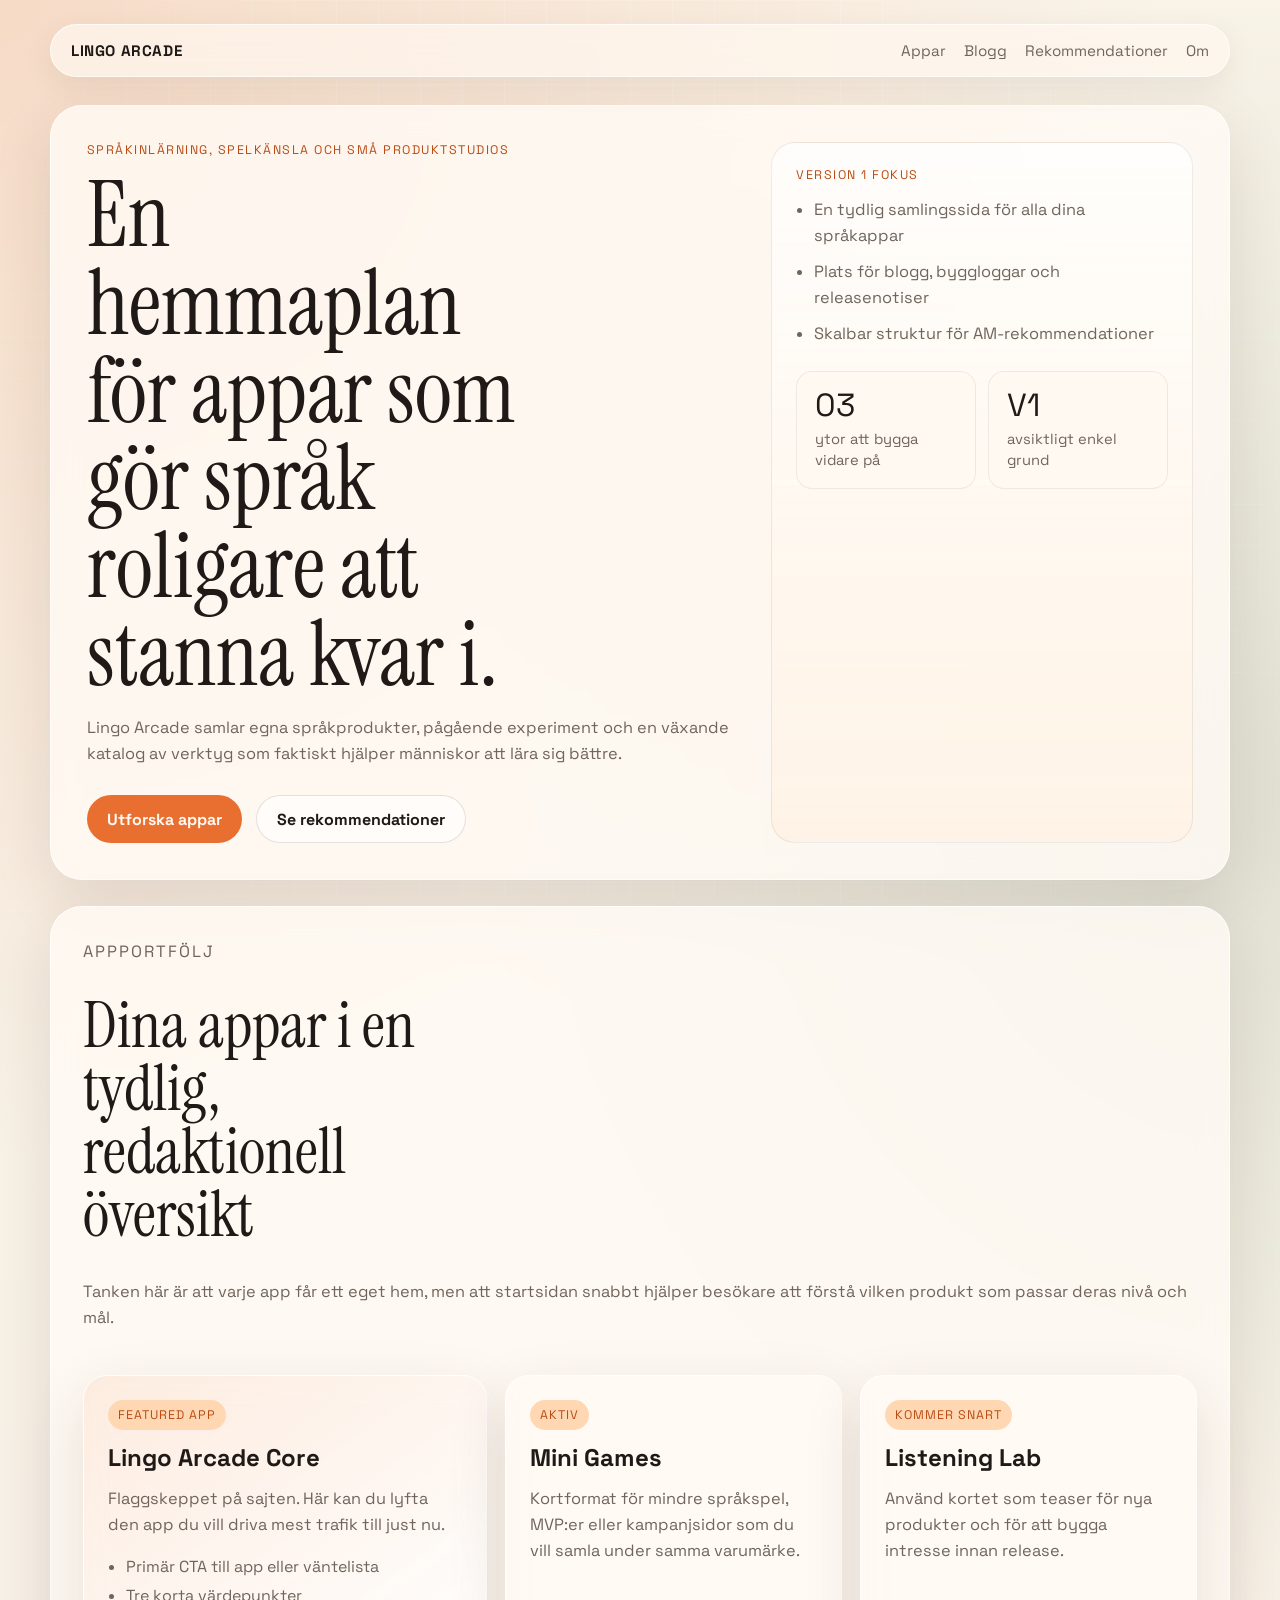
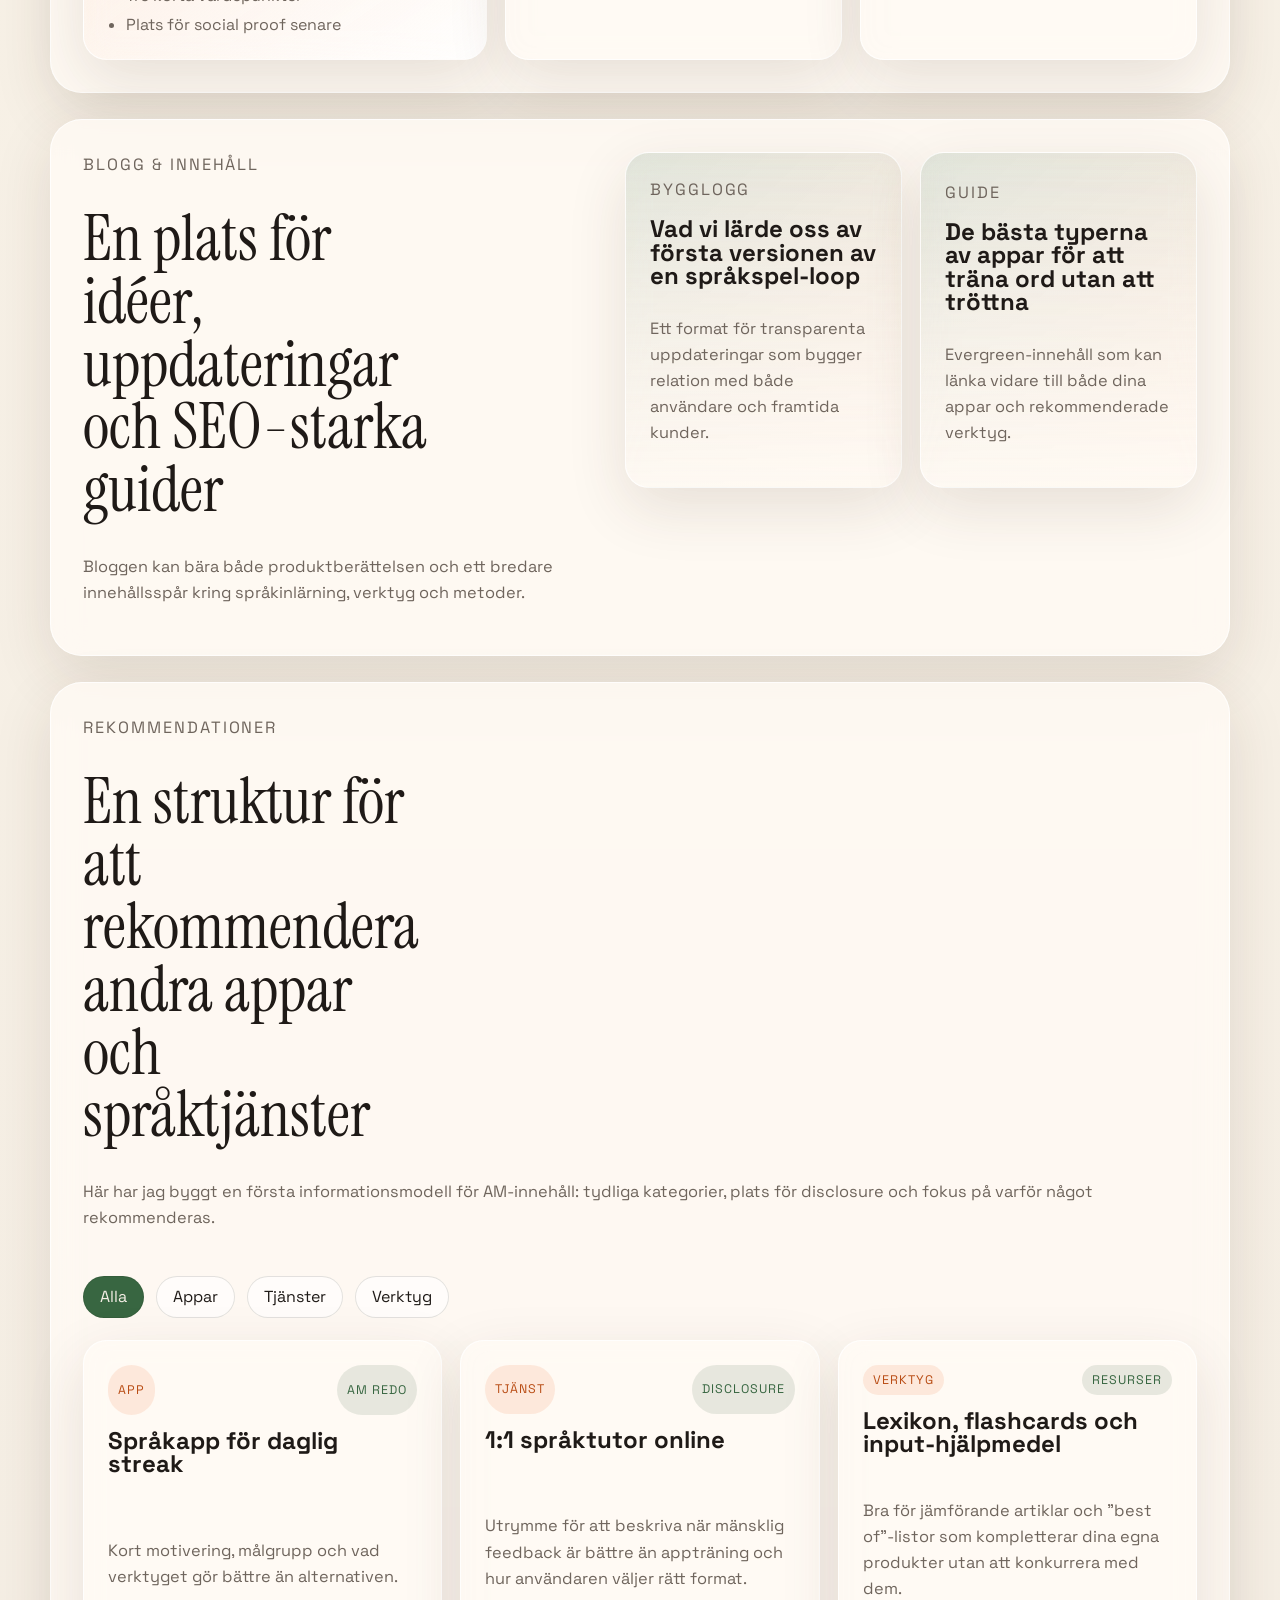
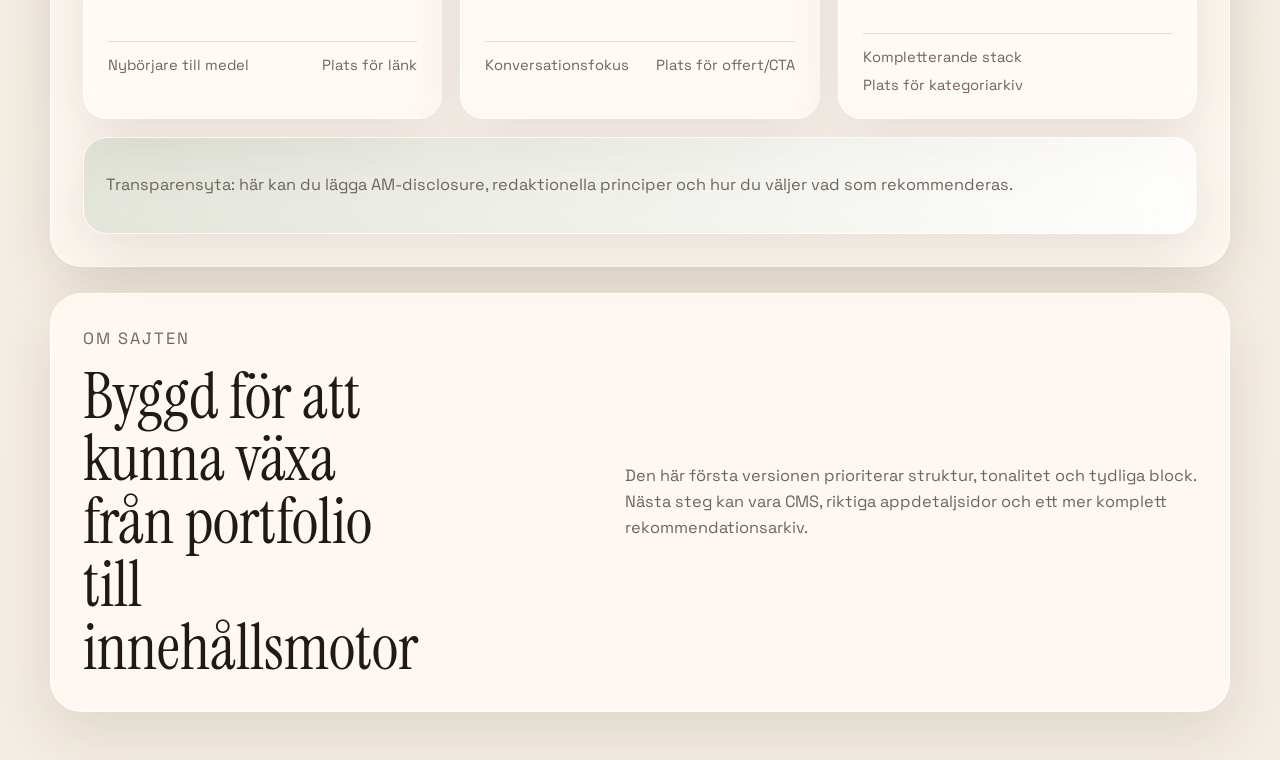
==== index.html @ 59a54c8c "Initial lingoarcade landing page" ====
<!doctype html>
<html lang="sv">
  <head>
    <meta charset="UTF-8" />
    <meta name="viewport" content="width=device-width, initial-scale=1.0" />
    <title>Lingo Arcade</title>
    <meta
      name="description"
      content="Lingo Arcade samlar språkappar, experiment, blogg och handplockade rekommendationer för bättre språkinlärning."
    />
    <link rel="preconnect" href="https://fonts.googleapis.com" />
    <link rel="preconnect" href="https://fonts.gstatic.com" crossorigin />
    <link
      href="https://fonts.googleapis.com/css2?family=Space+Grotesk:wght@400;500;700&family=Instrument+Serif:ital@0;1&display=swap"
      rel="stylesheet"
    />
    <link rel="stylesheet" href="./styles.css" />
  </head>
  <body>
    <div class="site-shell">
      <header class="topbar">
        <a class="brand" href="#top">Lingo Arcade</a>
        <nav class="topnav" aria-label="Primär navigation">
          <a href="#apps">Appar</a>
          <a href="#blog">Blogg</a>
          <a href="#recommendations">Rekommendationer</a>
          <a href="#about">Om</a>
        </nav>
      </header>

      <main id="top">
        <section class="hero">
          <div class="hero-copy">
            <p class="eyebrow">Språkinlärning, spelkänsla och små produktstudios</p>
            <h1>En hemmaplan för appar som gör språk roligare att stanna kvar i.</h1>
            <p class="hero-text">
              Lingo Arcade samlar egna språkprodukter, pågående experiment och en
              växande katalog av verktyg som faktiskt hjälper människor att lära
              sig bättre.
            </p>
            <div class="hero-actions">
              <a class="button button-primary" href="#apps">Utforska appar</a>
              <a class="button button-secondary" href="#recommendations"
                >Se rekommendationer</a
              >
            </div>
          </div>

          <aside class="hero-panel" aria-label="Höjdpunkter">
            <p class="panel-kicker">Version 1 fokus</p>
            <ul class="signal-list">
              <li>En tydlig samlingssida för alla dina språkappar</li>
              <li>Plats för blogg, byggloggar och releasenotiser</li>
              <li>Skalbar struktur för AM-rekommendationer</li>
            </ul>
            <div class="hero-metrics">
              <article>
                <span class="metric-value">03</span>
                <span class="metric-label">ytor att bygga vidare på</span>
              </article>
              <article>
                <span class="metric-value">V1</span>
                <span class="metric-label">avsiktligt enkel grund</span>
              </article>
            </div>
          </aside>
        </section>

        <section class="section" id="apps">
          <div class="section-heading">
            <p class="eyebrow">Appportfölj</p>
            <h2>Dina appar i en tydlig, redaktionell översikt</h2>
            <p>
              Tanken här är att varje app får ett eget hem, men att startsidan snabbt
              hjälper besökare att förstå vilken produkt som passar deras nivå och mål.
            </p>
          </div>

          <div class="app-grid">
            <article class="app-card featured">
              <span class="app-state">Featured app</span>
              <h3>Lingo Arcade Core</h3>
              <p>
                Flaggskeppet på sajten. Här kan du lyfta den app du vill driva mest
                trafik till just nu.
              </p>
              <ul>
                <li>Primär CTA till app eller väntelista</li>
                <li>Tre korta värdepunkter</li>
                <li>Plats för social proof senare</li>
              </ul>
            </article>

            <article class="app-card">
              <span class="app-state">Aktiv</span>
              <h3>Mini Games</h3>
              <p>
                Kortformat för mindre språkspel, MVP:er eller kampanjsidor som du vill
                samla under samma varumärke.
              </p>
            </article>

            <article class="app-card">
              <span class="app-state">Kommer snart</span>
              <h3>Listening Lab</h3>
              <p>
                Använd kortet som teaser för nya produkter och för att bygga intresse
                innan release.
              </p>
            </article>
          </div>
        </section>

        <section class="section split-layout" id="blog">
          <div class="section-heading compact">
            <p class="eyebrow">Blogg & innehåll</p>
            <h2>En plats för idéer, uppdateringar och SEO-starka guider</h2>
            <p>
              Bloggen kan bära både produktberättelsen och ett bredare innehållsspår
              kring språkinlärning, verktyg och metoder.
            </p>
          </div>

          <div class="blog-preview">
            <article class="story-card">
              <p class="story-meta">Bygglogg</p>
              <h3>Vad vi lärde oss av första versionen av en språkspel-loop</h3>
              <p>
                Ett format för transparenta uppdateringar som bygger relation med både
                användare och framtida kunder.
              </p>
            </article>
            <article class="story-card">
              <p class="story-meta">Guide</p>
              <h3>De bästa typerna av appar för att träna ord utan att tröttna</h3>
              <p>
                Evergreen-innehåll som kan länka vidare till både dina appar och
                rekommenderade verktyg.
              </p>
            </article>
          </div>
        </section>

        <section class="section" id="recommendations">
          <div class="section-heading">
            <p class="eyebrow">Rekommendationer</p>
            <h2>En struktur för att rekommendera andra appar och språktjänster</h2>
            <p>
              Här har jag byggt en första informationsmodell för AM-innehåll: tydliga
              kategorier, plats för disclosure och fokus på varför något rekommenderas.
            </p>
          </div>

          <div class="filter-row" role="tablist" aria-label="Rekommendationskategorier">
            <button class="filter-chip active" type="button" data-filter="all">Alla</button>
            <button class="filter-chip" type="button" data-filter="apps">Appar</button>
            <button class="filter-chip" type="button" data-filter="tutors">Tjänster</button>
            <button class="filter-chip" type="button" data-filter="tools">Verktyg</button>
          </div>

          <div class="recommendation-grid">
            <article class="recommendation-card" data-category="apps">
              <div class="recommendation-topline">
                <span class="pill">App</span>
                <span class="pill subtle">AM redo</span>
              </div>
              <h3>Språkapp för daglig streak</h3>
              <p>
                Kort motivering, målgrupp och vad verktyget gör bättre än alternativen.
              </p>
              <footer>
                <span>Nybörjare till medel</span>
                <span>Plats för länk</span>
              </footer>
            </article>

            <article class="recommendation-card" data-category="tutors">
              <div class="recommendation-topline">
                <span class="pill">Tjänst</span>
                <span class="pill subtle">Disclosure</span>
              </div>
              <h3>1:1 språktutor online</h3>
              <p>
                Utrymme för att beskriva när mänsklig feedback är bättre än appträning
                och hur användaren väljer rätt format.
              </p>
              <footer>
                <span>Konversationsfokus</span>
                <span>Plats för offert/CTA</span>
              </footer>
            </article>

            <article class="recommendation-card" data-category="tools">
              <div class="recommendation-topline">
                <span class="pill">Verktyg</span>
                <span class="pill subtle">Resurser</span>
              </div>
              <h3>Lexikon, flashcards och input-hjälpmedel</h3>
              <p>
                Bra för jämförande artiklar och "best of"-listor som kompletterar dina
                egna produkter utan att konkurrera med dem.
              </p>
              <footer>
                <span>Kompletterande stack</span>
                <span>Plats för kategoriarkiv</span>
              </footer>
            </article>
          </div>

          <div class="disclosure-banner">
            <p>
              Transparensyta: här kan du lägga AM-disclosure, redaktionella principer
              och hur du väljer vad som rekommenderas.
            </p>
          </div>
        </section>

        <section class="section about-strip" id="about">
          <div>
            <p class="eyebrow">Om sajten</p>
            <h2>Byggd för att kunna växa från portfolio till innehållsmotor</h2>
          </div>
          <p>
            Den här första versionen prioriterar struktur, tonalitet och tydliga block.
            Nästa steg kan vara CMS, riktiga appdetaljsidor och ett mer komplett
            rekommendationsarkiv.
          </p>
        </section>
      </main>
    </div>

    <script src="./script.js"></script>
  </body>
</html>
---- styles.css ----
:root {
  --bg: #f8f2e8;
  --surface: rgba(255, 250, 244, 0.82);
  --surface-strong: #fff9f2;
  --ink: #1f1a17;
  --muted: #6f655d;
  --line: rgba(31, 26, 23, 0.12);
  --accent: #e86f2f;
  --accent-deep: #b94d15;
  --accent-soft: #ffd8b3;
  --sage: #386641;
  --shadow: 0 20px 60px rgba(65, 42, 21, 0.12);
  --radius-xl: 32px;
  --radius-lg: 24px;
  --radius-md: 16px;
  --max-width: 1180px;
}

* {
  box-sizing: border-box;
}

html {
  scroll-behavior: smooth;
}

body {
  margin: 0;
  font-family: "Space Grotesk", sans-serif;
  color: var(--ink);
  background:
    radial-gradient(circle at top left, rgba(232, 111, 47, 0.18), transparent 28%),
    radial-gradient(circle at right 20%, rgba(56, 102, 65, 0.12), transparent 24%),
    linear-gradient(180deg, #f9f3e8 0%, #f4ede3 100%);
  min-height: 100vh;
}

body::before {
  content: "";
  position: fixed;
  inset: 0;
  pointer-events: none;
  background-image: linear-gradient(rgba(255, 255, 255, 0.18) 1px, transparent 1px),
    linear-gradient(90deg, rgba(255, 255, 255, 0.18) 1px, transparent 1px);
  background-size: 42px 42px;
  mask-image: radial-gradient(circle at center, black 55%, transparent 100%);
}

.site-shell {
  width: min(calc(100% - 32px), var(--max-width));
  margin: 24px auto 48px;
}

.topbar {
  display: flex;
  align-items: center;
  justify-content: space-between;
  gap: 16px;
  padding: 16px 20px;
  position: sticky;
  top: 16px;
  z-index: 10;
  backdrop-filter: blur(18px);
  background: rgba(255, 248, 240, 0.68);
  border: 1px solid rgba(255, 255, 255, 0.7);
  border-radius: 999px;
  box-shadow: 0 10px 30px rgba(72, 50, 29, 0.08);
}

.brand,
.topnav a,
.button {
  text-decoration: none;
  color: inherit;
}

.brand {
  font-weight: 700;
  letter-spacing: 0.04em;
  text-transform: uppercase;
  font-size: 0.95rem;
}

.topnav {
  display: flex;
  gap: 18px;
  flex-wrap: wrap;
}

.topnav a {
  color: var(--muted);
  font-size: 0.95rem;
}

main {
  padding-top: 28px;
}

.hero,
.section,
.story-card,
.app-card,
.recommendation-card,
.disclosure-banner {
  backdrop-filter: blur(14px);
  background: var(--surface);
  border: 1px solid rgba(255, 255, 255, 0.76);
  box-shadow: var(--shadow);
}

.hero {
  display: grid;
  grid-template-columns: 1.4fr 0.9fr;
  gap: 28px;
  padding: 36px;
  border-radius: var(--radius-xl);
}

.eyebrow,
.panel-kicker,
.story-meta {
  margin: 0 0 14px;
  text-transform: uppercase;
  letter-spacing: 0.12em;
  font-size: 0.78rem;
  color: var(--accent-deep);
}

h1,
h2,
h3,
.metric-value {
  margin: 0;
  line-height: 0.98;
}

h1,
h2 {
  font-family: "Instrument Serif", serif;
  font-weight: 400;
}

h1 {
  font-size: clamp(3.4rem, 7vw, 6.3rem);
  max-width: 11ch;
}

h2 {
  font-size: clamp(2.5rem, 5vw, 4rem);
  max-width: 12ch;
}

h3 {
  font-size: 1.5rem;
  margin-bottom: 12px;
}

.hero-text,
.section-heading p,
.app-card p,
.story-card p,
.recommendation-card p,
.about-strip p,
.signal-list,
.disclosure-banner p {
  color: var(--muted);
  line-height: 1.6;
  font-size: 1.02rem;
}

.hero-actions {
  display: flex;
  gap: 14px;
  flex-wrap: wrap;
  margin-top: 28px;
}

.button {
  display: inline-flex;
  align-items: center;
  justify-content: center;
  min-height: 48px;
  padding: 0 20px;
  border-radius: 999px;
  font-weight: 700;
  transition: transform 180ms ease, background-color 180ms ease;
}

.button:hover,
.filter-chip:hover {
  transform: translateY(-2px);
}

.button-primary {
  background: var(--accent);
  color: #fff8f3;
}

.button-secondary {
  background: rgba(255, 255, 255, 0.62);
  border: 1px solid var(--line);
}

.hero-panel {
  padding: 24px;
  border-radius: var(--radius-lg);
  background: linear-gradient(180deg, rgba(255, 255, 255, 0.72), rgba(255, 242, 229, 0.9));
  border: 1px solid rgba(31, 26, 23, 0.08);
}

.signal-list {
  margin: 0 0 24px;
  padding-left: 18px;
}

.signal-list li + li {
  margin-top: 10px;
}

.hero-metrics {
  display: grid;
  grid-template-columns: repeat(2, minmax(0, 1fr));
  gap: 12px;
}

.hero-metrics article {
  padding: 18px;
  border-radius: var(--radius-md);
  background: rgba(255, 249, 242, 0.84);
  border: 1px solid rgba(31, 26, 23, 0.07);
}

.metric-value {
  display: block;
  font-size: 2rem;
  margin-bottom: 6px;
}

.metric-label {
  color: var(--muted);
  font-size: 0.92rem;
}

.section {
  margin-top: 26px;
  padding: 32px;
  border-radius: var(--radius-xl);
}

.section-heading {
  display: grid;
  gap: 16px;
  margin-bottom: 28px;
}

.section-heading.compact {
  margin-bottom: 0;
}

.app-grid,
.recommendation-grid,
.blog-preview {
  display: grid;
  gap: 18px;
}

.app-grid {
  grid-template-columns: 1.2fr 1fr 1fr;
}

.app-card,
.story-card,
.recommendation-card {
  padding: 24px;
  border-radius: var(--radius-lg);
}

.app-card.featured {
  background: linear-gradient(145deg, rgba(232, 111, 47, 0.1), rgba(255, 255, 255, 0.84));
}

.app-state,
.pill {
  display: inline-flex;
  align-items: center;
  justify-content: center;
  padding: 7px 10px;
  border-radius: 999px;
  margin-bottom: 16px;
  font-size: 0.78rem;
  text-transform: uppercase;
  letter-spacing: 0.08em;
}

.app-state {
  background: var(--accent-soft);
  color: var(--accent-deep);
}

.app-card ul {
  margin: 18px 0 0;
  padding-left: 18px;
  color: var(--muted);
}

.app-card li + li {
  margin-top: 8px;
}

.split-layout {
  display: grid;
  grid-template-columns: 0.95fr 1.05fr;
  gap: 24px;
  align-items: start;
}

.blog-preview {
  grid-template-columns: repeat(2, minmax(0, 1fr));
}

.story-card {
  min-height: 240px;
  display: flex;
  flex-direction: column;
  justify-content: flex-end;
  background:
    linear-gradient(180deg, rgba(255, 255, 255, 0.14), rgba(255, 250, 244, 0.94)),
    linear-gradient(135deg, rgba(56, 102, 65, 0.18), rgba(232, 111, 47, 0.12));
}

.filter-row {
  display: flex;
  gap: 12px;
  flex-wrap: wrap;
  margin-bottom: 22px;
}

.filter-chip {
  border: 1px solid var(--line);
  background: rgba(255, 255, 255, 0.62);
  color: var(--ink);
  min-height: 42px;
  padding: 0 16px;
  border-radius: 999px;
  font: inherit;
  cursor: pointer;
  transition: transform 180ms ease, background-color 180ms ease, color 180ms ease;
}

.filter-chip.active {
  background: var(--sage);
  color: #f5efe6;
}

.recommendation-grid {
  grid-template-columns: repeat(3, minmax(0, 1fr));
}

.recommendation-card {
  display: grid;
  gap: 14px;
}

.recommendation-topline,
.recommendation-card footer {
  display: flex;
  justify-content: space-between;
  gap: 10px;
  flex-wrap: wrap;
}

.pill {
  background: rgba(232, 111, 47, 0.12);
  color: var(--accent-deep);
  margin-bottom: 0;
}

.pill.subtle {
  background: rgba(56, 102, 65, 0.12);
  color: var(--sage);
}

.recommendation-card footer {
  padding-top: 14px;
  border-top: 1px solid var(--line);
  color: var(--muted);
  font-size: 0.92rem;
}

.recommendation-card.is-hidden {
  display: none;
}

.disclosure-banner {
  margin-top: 18px;
  padding: 18px 22px;
  border-radius: var(--radius-lg);
  background: linear-gradient(90deg, rgba(56, 102, 65, 0.14), rgba(255, 255, 255, 0.78));
}

.about-strip {
  display: grid;
  grid-template-columns: 0.95fr 1.05fr;
  gap: 24px;
  align-items: center;
}

@media (max-width: 980px) {
  .hero,
  .split-layout,
  .about-strip,
  .app-grid,
  .recommendation-grid,
  .blog-preview {
    grid-template-columns: 1fr;
  }

  .hero {
    padding: 28px;
  }

  h1 {
    max-width: 100%;
  }
}

@media (max-width: 720px) {
  .site-shell {
    width: min(calc(100% - 20px), var(--max-width));
    margin-top: 12px;
  }

  .topbar {
    border-radius: 28px;
    padding: 14px 16px;
    position: static;
  }

  .topnav {
    gap: 12px;
  }

  .section,
  .hero {
    padding: 22px;
    border-radius: 24px;
  }

  h1 {
    font-size: clamp(2.9rem, 14vw, 4.2rem);
  }

  h2 {
    font-size: clamp(2rem, 11vw, 3.1rem);
  }
}
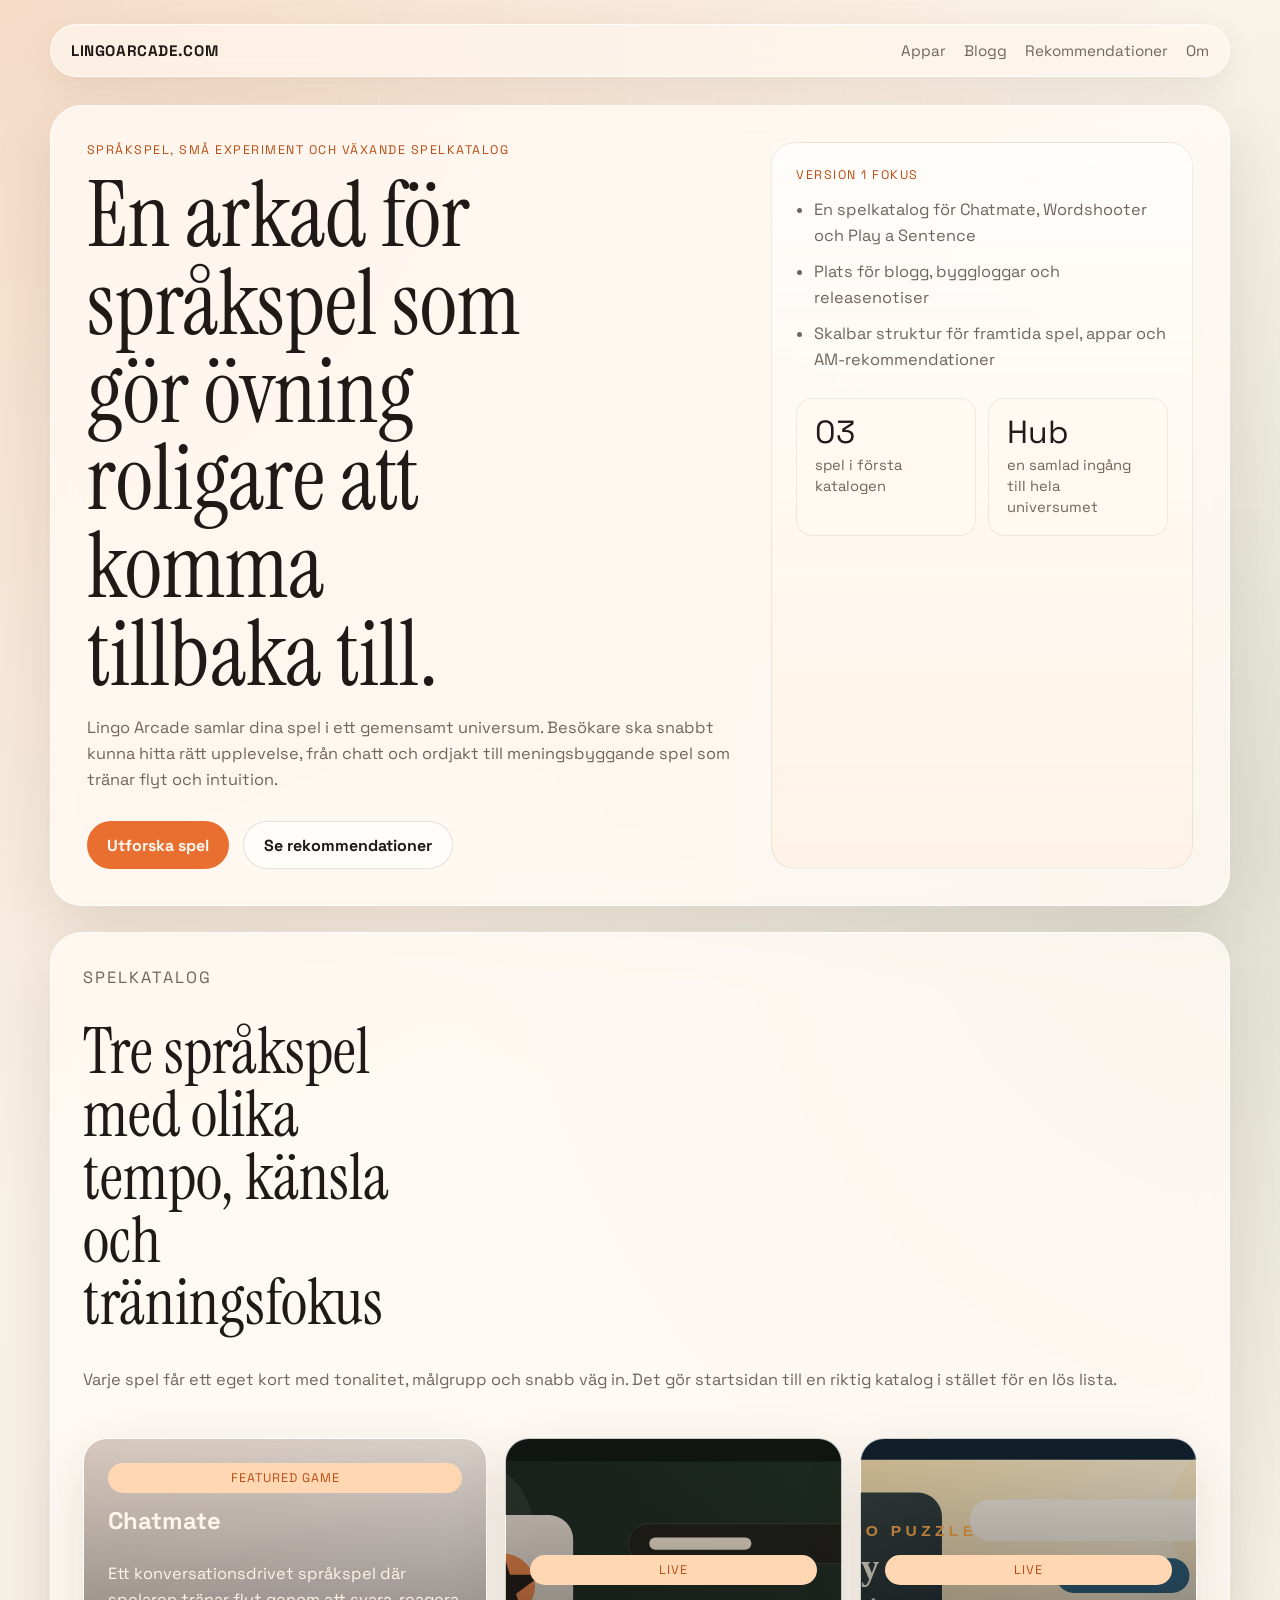
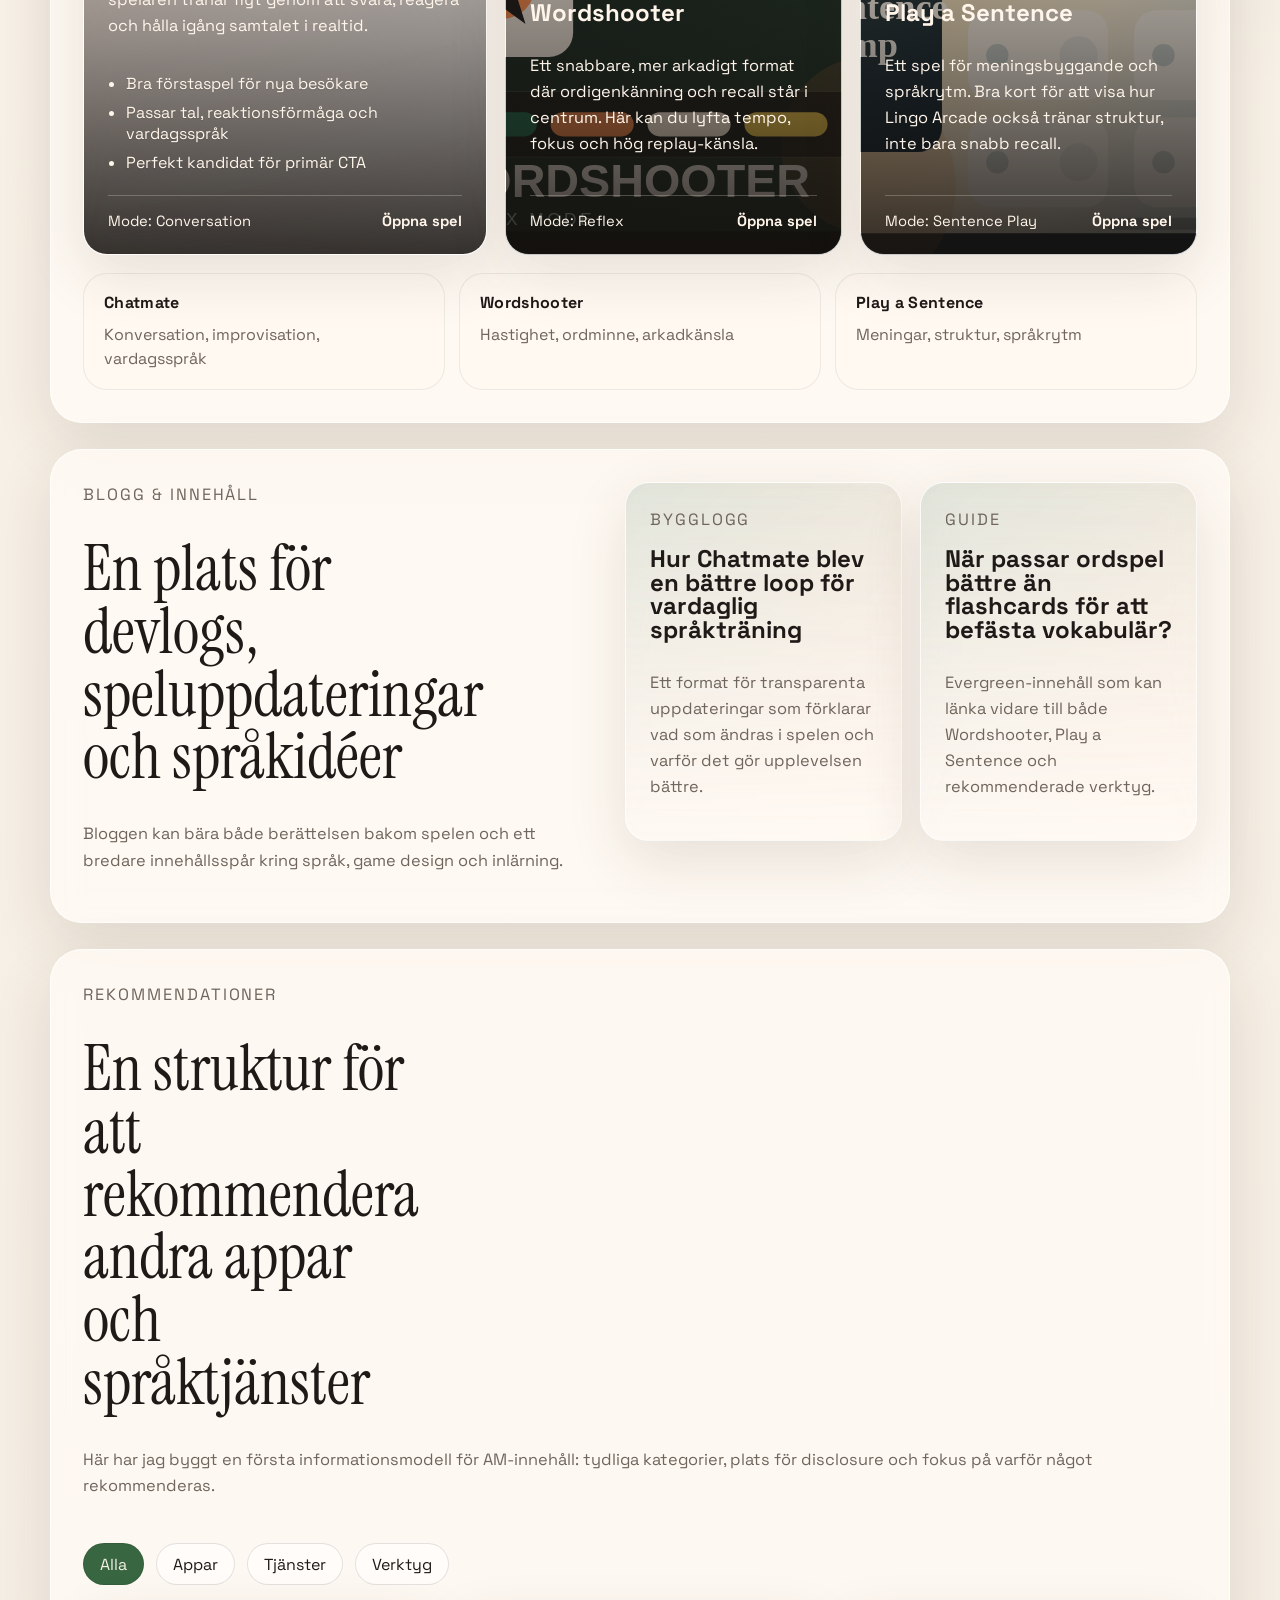
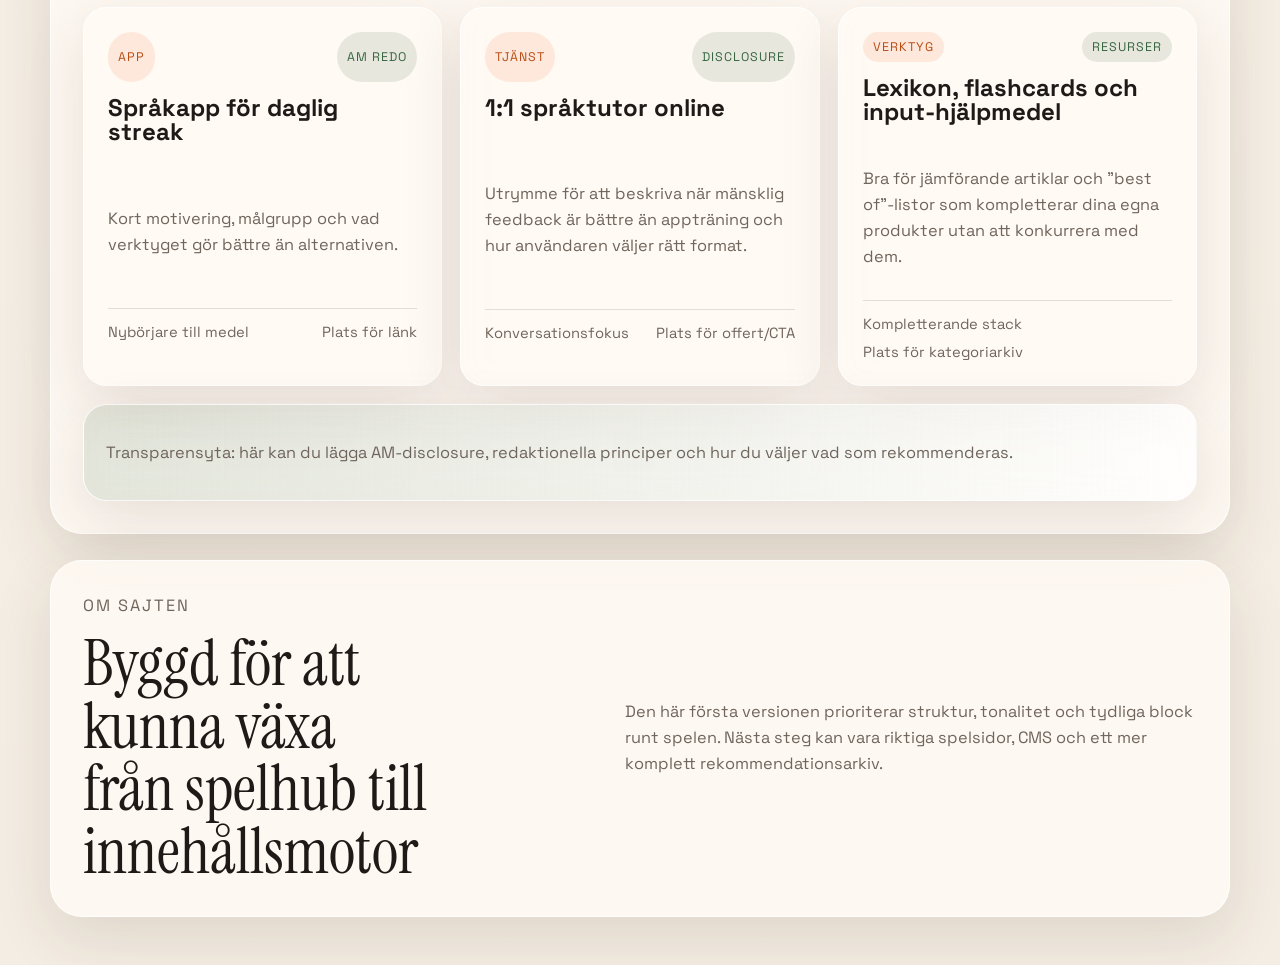
==== commit d28d5a9b: "Add game catalog backgrounds and links" ====
--- a/index.html
+++ b/index.html
@@ -3,10 +3,10 @@
   <head>
     <meta charset="UTF-8" />
     <meta name="viewport" content="width=device-width, initial-scale=1.0" />
-    <title>Lingo Arcade</title>
+    <title>LingoArcade.com</title>
     <meta
       name="description"
-      content="Lingo Arcade samlar språkappar, experiment, blogg och handplockade rekommendationer för bättre språkinlärning."
+      content="Lingo Arcade samlar språkspel som Chatmate, Wordshooter och Play a Sentence, plus blogg och rekommendationer för smartare språkinlärning."
     />
     <link rel="preconnect" href="https://fonts.googleapis.com" />
     <link rel="preconnect" href="https://fonts.gstatic.com" crossorigin />
@@ -19,7 +19,7 @@
   <body>
     <div class="site-shell">
       <header class="topbar">
-        <a class="brand" href="#top">Lingo Arcade</a>
+        <a class="brand" href="#top">LingoArcade.com</a>
         <nav class="topnav" aria-label="Primär navigation">
           <a href="#apps">Appar</a>
           <a href="#blog">Blogg</a>
@@ -31,15 +31,15 @@
       <main id="top">
         <section class="hero">
           <div class="hero-copy">
-            <p class="eyebrow">Språkinlärning, spelkänsla och små produktstudios</p>
-            <h1>En hemmaplan för appar som gör språk roligare att stanna kvar i.</h1>
+            <p class="eyebrow">Språkspel, små experiment och växande spelkatalog</p>
+            <h1>En arkad för språkspel som gör övning roligare att komma tillbaka till.</h1>
             <p class="hero-text">
-              Lingo Arcade samlar egna språkprodukter, pågående experiment och en
-              växande katalog av verktyg som faktiskt hjälper människor att lära
-              sig bättre.
+              Lingo Arcade samlar dina spel i ett gemensamt universum. Besökare ska
+              snabbt kunna hitta rätt upplevelse, från chatt och ordjakt till
+              meningsbyggande spel som tränar flyt och intuition.
             </p>
             <div class="hero-actions">
-              <a class="button button-primary" href="#apps">Utforska appar</a>
+              <a class="button button-primary" href="#apps">Utforska spel</a>
               <a class="button button-secondary" href="#recommendations"
                 >Se rekommendationer</a
               >
@@ -49,18 +49,18 @@
           <aside class="hero-panel" aria-label="Höjdpunkter">
             <p class="panel-kicker">Version 1 fokus</p>
             <ul class="signal-list">
-              <li>En tydlig samlingssida för alla dina språkappar</li>
+              <li>En spelkatalog för Chatmate, Wordshooter och Play a Sentence</li>
               <li>Plats för blogg, byggloggar och releasenotiser</li>
-              <li>Skalbar struktur för AM-rekommendationer</li>
+              <li>Skalbar struktur för framtida spel, appar och AM-rekommendationer</li>
             </ul>
             <div class="hero-metrics">
               <article>
                 <span class="metric-value">03</span>
-                <span class="metric-label">ytor att bygga vidare på</span>
+                <span class="metric-label">spel i första katalogen</span>
               </article>
               <article>
-                <span class="metric-value">V1</span>
-                <span class="metric-label">avsiktligt enkel grund</span>
+                <span class="metric-value">Hub</span>
+                <span class="metric-label">en samlad ingång till hela universumet</span>
               </article>
             </div>
           </aside>
@@ -68,45 +68,84 @@
 
         <section class="section" id="apps">
           <div class="section-heading">
-            <p class="eyebrow">Appportfölj</p>
-            <h2>Dina appar i en tydlig, redaktionell översikt</h2>
-            <p>
-              Tanken här är att varje app får ett eget hem, men att startsidan snabbt
-              hjälper besökare att förstå vilken produkt som passar deras nivå och mål.
+            <p class="eyebrow">Spelkatalog</p>
+            <h2>Tre språkspel med olika tempo, känsla och träningsfokus</h2>
+            <p>
+              Varje spel får ett eget kort med tonalitet, målgrupp och snabb väg in.
+              Det gör startsidan till en riktig katalog i stället för en lös lista.
             </p>
           </div>
 
           <div class="app-grid">
-            <article class="app-card featured">
-              <span class="app-state">Featured app</span>
-              <h3>Lingo Arcade Core</h3>
-              <p>
-                Flaggskeppet på sajten. Här kan du lyfta den app du vill driva mest
-                trafik till just nu.
+            <article class="app-card featured game-chatmate">
+              <span class="app-state">Featured game</span>
+              <h3>Chatmate</h3>
+              <p>
+                Ett konversationsdrivet språkspel där spelaren tränar flyt genom att
+                svara, reagera och hålla igång samtalet i realtid.
               </p>
               <ul>
-                <li>Primär CTA till app eller väntelista</li>
-                <li>Tre korta värdepunkter</li>
-                <li>Plats för social proof senare</li>
+                <li>Bra förstaspel för nya besökare</li>
+                <li>Passar tal, reaktionsförmåga och vardagsspråk</li>
+                <li>Perfekt kandidat för primär CTA</li>
               </ul>
-            </article>
-
-            <article class="app-card">
-              <span class="app-state">Aktiv</span>
-              <h3>Mini Games</h3>
-              <p>
-                Kortformat för mindre språkspel, MVP:er eller kampanjsidor som du vill
-                samla under samma varumärke.
-              </p>
-            </article>
-
-            <article class="app-card">
-              <span class="app-state">Kommer snart</span>
-              <h3>Listening Lab</h3>
-              <p>
-                Använd kortet som teaser för nya produkter och för att bygga intresse
-                innan release.
-              </p>
+              <div class="app-meta">
+                <span>Mode: Conversation</span>
+                <a href="https://chatmate-nu.vercel.app/" target="_blank" rel="noreferrer"
+                  >Öppna spel</a
+                >
+              </div>
+            </article>
+
+            <article class="app-card game-wordshooter">
+              <span class="app-state">Live</span>
+              <h3>Wordshooter</h3>
+              <p>
+                Ett snabbare, mer arkadigt format där ordigenkänning och recall står i
+                centrum. Här kan du lyfta tempo, fokus och hög replay-känsla.
+              </p>
+              <div class="app-meta">
+                <span>Mode: Reflex</span>
+                <a
+                  href="https://wordshooter-pi.vercel.app/"
+                  target="_blank"
+                  rel="noreferrer"
+                  >Öppna spel</a
+                >
+              </div>
+            </article>
+
+            <article class="app-card game-playasentence">
+              <span class="app-state">Live</span>
+              <h3>Play a Sentence</h3>
+              <p>
+                Ett spel för meningsbyggande och språkrytm. Bra kort för att visa hur
+                Lingo Arcade också tränar struktur, inte bara snabb recall.
+              </p>
+              <div class="app-meta">
+                <span>Mode: Sentence Play</span>
+                <a
+                  href="https://playasentence.vercel.app/"
+                  target="_blank"
+                  rel="noreferrer"
+                  >Öppna spel</a
+                >
+              </div>
+            </article>
+          </div>
+
+          <div class="catalog-strip" aria-label="Katalogöversikt">
+            <article>
+              <span class="catalog-label">Chatmate</span>
+              <p>Konversation, improvisation, vardagsspråk</p>
+            </article>
+            <article>
+              <span class="catalog-label">Wordshooter</span>
+              <p>Hastighet, ordminne, arkadkänsla</p>
+            </article>
+            <article>
+              <span class="catalog-label">Play a Sentence</span>
+              <p>Meningar, struktur, språkrytm</p>
             </article>
           </div>
         </section>
@@ -114,28 +153,28 @@
         <section class="section split-layout" id="blog">
           <div class="section-heading compact">
             <p class="eyebrow">Blogg & innehåll</p>
-            <h2>En plats för idéer, uppdateringar och SEO-starka guider</h2>
-            <p>
-              Bloggen kan bära både produktberättelsen och ett bredare innehållsspår
-              kring språkinlärning, verktyg och metoder.
+            <h2>En plats för devlogs, speluppdateringar och språkidéer</h2>
+            <p>
+              Bloggen kan bära både berättelsen bakom spelen och ett bredare
+              innehållsspår kring språk, game design och inlärning.
             </p>
           </div>
 
           <div class="blog-preview">
             <article class="story-card">
               <p class="story-meta">Bygglogg</p>
-              <h3>Vad vi lärde oss av första versionen av en språkspel-loop</h3>
-              <p>
-                Ett format för transparenta uppdateringar som bygger relation med både
-                användare och framtida kunder.
+              <h3>Hur Chatmate blev en bättre loop för vardaglig språkträning</h3>
+              <p>
+                Ett format för transparenta uppdateringar som förklarar vad som ändras
+                i spelen och varför det gör upplevelsen bättre.
               </p>
             </article>
             <article class="story-card">
               <p class="story-meta">Guide</p>
-              <h3>De bästa typerna av appar för att träna ord utan att tröttna</h3>
-              <p>
-                Evergreen-innehåll som kan länka vidare till både dina appar och
-                rekommenderade verktyg.
+              <h3>När passar ordspel bättre än flashcards för att befästa vokabulär?</h3>
+              <p>
+                Evergreen-innehåll som kan länka vidare till både Wordshooter, Play a
+                Sentence och rekommenderade verktyg.
               </p>
             </article>
           </div>
@@ -218,11 +257,11 @@
         <section class="section about-strip" id="about">
           <div>
             <p class="eyebrow">Om sajten</p>
-            <h2>Byggd för att kunna växa från portfolio till innehållsmotor</h2>
+            <h2>Byggd för att kunna växa från spelhub till innehållsmotor</h2>
           </div>
           <p>
-            Den här första versionen prioriterar struktur, tonalitet och tydliga block.
-            Nästa steg kan vara CMS, riktiga appdetaljsidor och ett mer komplett
+            Den här första versionen prioriterar struktur, tonalitet och tydliga block
+            runt spelen. Nästa steg kan vara riktiga spelsidor, CMS och ett mer komplett
             rekommendationsarkiv.
           </p>
         </section>
--- a/styles.css
+++ b/styles.css
@@ -279,6 +279,47 @@
   background: linear-gradient(145deg, rgba(232, 111, 47, 0.1), rgba(255, 255, 255, 0.84));
 }
 
+.app-card {
+  position: relative;
+  overflow: hidden;
+  min-height: 320px;
+  display: flex;
+  flex-direction: column;
+  justify-content: flex-end;
+  background-size: cover;
+  background-position: center;
+  isolation: isolate;
+}
+
+.app-card::before {
+  content: "";
+  position: absolute;
+  inset: 0;
+  background: linear-gradient(
+    180deg,
+    rgba(20, 16, 13, 0.16) 0%,
+    rgba(20, 16, 13, 0.46) 48%,
+    rgba(20, 16, 13, 0.86) 100%
+  );
+  z-index: -1;
+}
+
+.app-card > * {
+  position: relative;
+}
+
+.game-chatmate {
+  background-image: url("./assets/chatmate-thumb.svg");
+}
+
+.game-wordshooter {
+  background-image: url("./assets/wordshooter-thumb.svg");
+}
+
+.game-playasentence {
+  background-image: url("./assets/playasentence-thumb.svg");
+}
+
 .app-state,
 .pill {
   display: inline-flex;
@@ -297,14 +338,66 @@
   color: var(--accent-deep);
 }
 
+.app-card h3,
+.app-card p,
+.app-card li,
+.app-meta,
+.app-meta a {
+  color: #fff5ea;
+}
+
+.app-card ul {
+  text-shadow: 0 1px 1px rgba(0, 0, 0, 0.14);
+}
+
 .app-card ul {
   margin: 18px 0 0;
   padding-left: 18px;
-  color: var(--muted);
 }
 
 .app-card li + li {
   margin-top: 8px;
+}
+
+.app-meta {
+  display: flex;
+  justify-content: space-between;
+  gap: 12px;
+  align-items: center;
+  margin-top: 22px;
+  padding-top: 16px;
+  border-top: 1px solid rgba(255, 245, 234, 0.24);
+  font-size: 0.92rem;
+}
+
+.app-meta a {
+  font-weight: 700;
+  text-decoration: none;
+}
+
+.catalog-strip {
+  display: grid;
+  grid-template-columns: repeat(3, minmax(0, 1fr));
+  gap: 14px;
+  margin-top: 18px;
+}
+
+.catalog-strip article {
+  padding: 18px 20px;
+  border-radius: var(--radius-lg);
+  background: rgba(255, 249, 242, 0.78);
+  border: 1px solid rgba(31, 26, 23, 0.08);
+}
+
+.catalog-strip p {
+  margin: 10px 0 0;
+  color: var(--muted);
+  line-height: 1.5;
+}
+
+.catalog-label {
+  font-weight: 700;
+  letter-spacing: 0.02em;
 }
 
 .split-layout {
@@ -410,6 +503,7 @@
   .split-layout,
   .about-strip,
   .app-grid,
+  .catalog-strip,
   .recommendation-grid,
   .blog-preview {
     grid-template-columns: 1fr;
